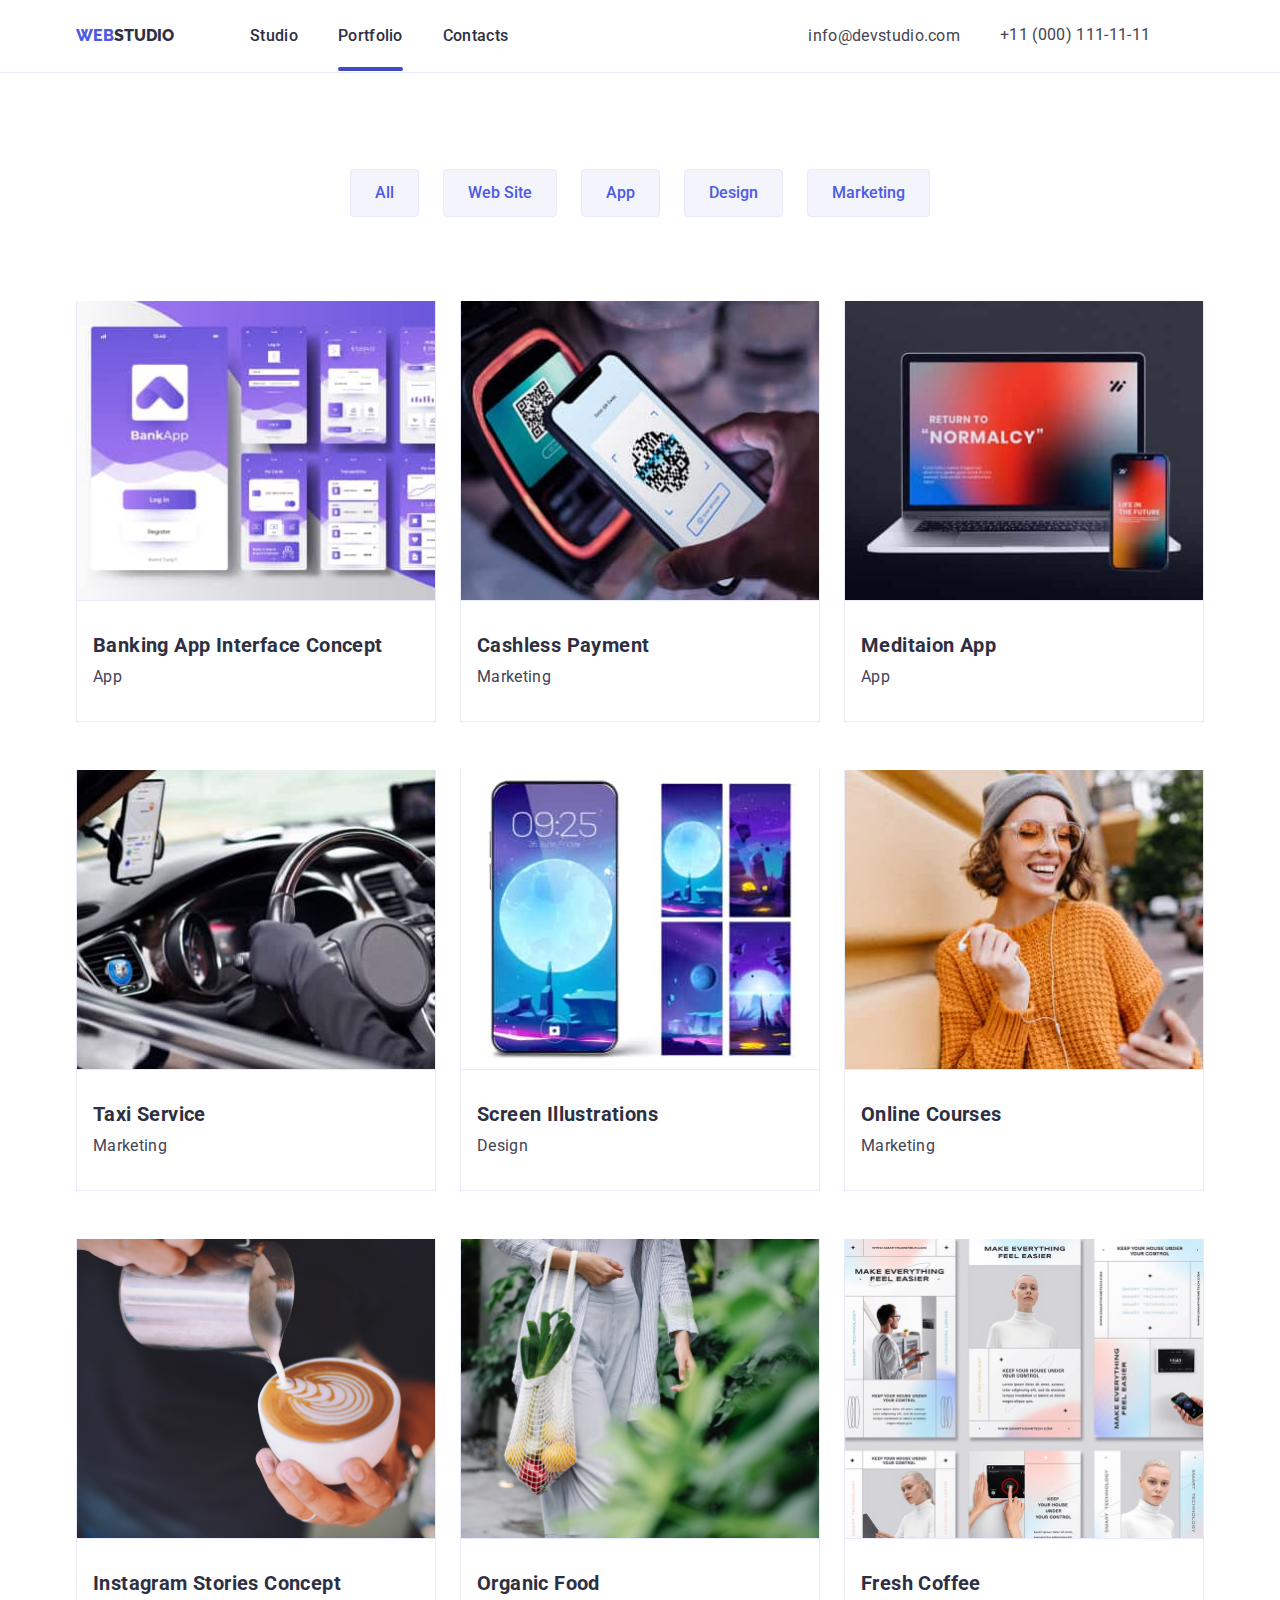
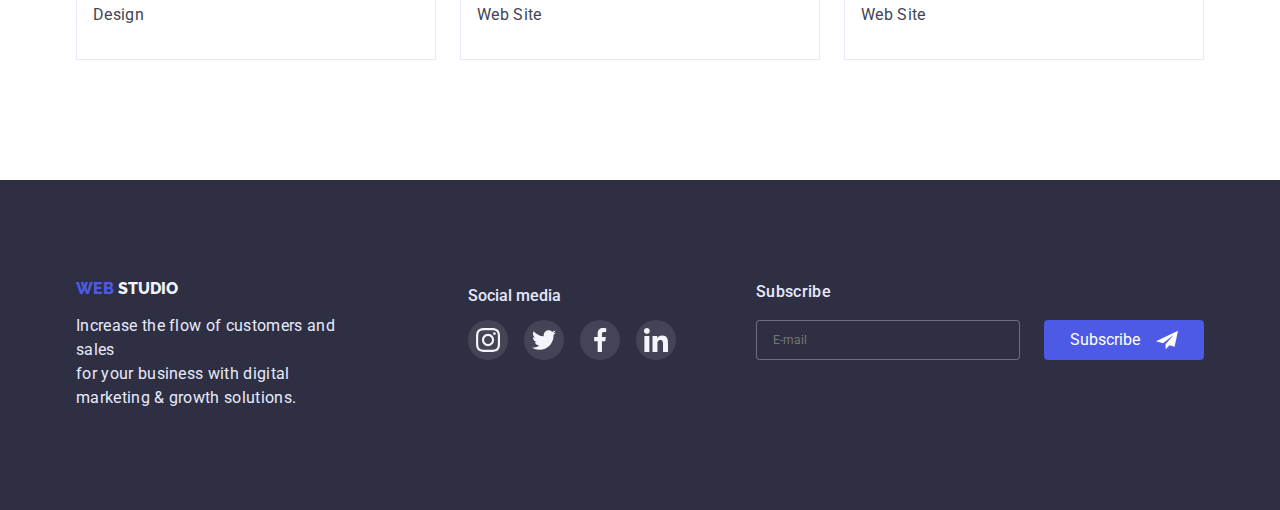
==== portfolio.html @ d10b7b4e "update goit-markup-hw-07" ====
<!DOCTYPE html>
<html lang="en">
<head>
    <meta charset="UTF-8">
    <meta http-equiv="X-UA-Compatible" content="IE=edge">
    <meta name="viewport" content="width=device-width, initial-scale=1.0">
    <title>Portfolio</title>
    <link
    rel="stylesheet"
    href="https://cdnjs.cloudflare.com/ajax/libs/modern-normalize/1.0.0/modern-normalize.min.css">
    <link rel="preconnect" href="https://fonts.googleapis.com">
<link rel="preconnect" href="https://fonts.gstatic.com" crossorigin>
<link href="https://fonts.googleapis.com/css2?family=Raleway:wght@800&
family=Roboto:wght@400;500;700;900&display=swap" 
rel="stylesheet">
<link rel="stylesheet" href="./css/styles.css">
</head>
<body>
  <!--Site header-->
    <header class="header-style">
      <div class="container header-container">
    <nav class="navigation">
    <a href="./index.html" class="logo link"><span class="logo-item">WEB</span>STUDIO</a>
    <ul class="menu list">
      <li class="menu-item"><a href="./index.html" class="link">Studio</a> </li>
      <li class="menu-item current"><a href="./portfolio.html" class="link">Portfolio</a></li>
      <li class="menu-item"><a href="" class="link">Contacts</a></li>
    </nav>
  </ul>
  <address><ul class="list contacts-list">
    <li><a class="link mail text" href="mailto:info@devstudio.com">info@devstudio.com</a></li>
      <li><a class="phone-number link" href="tel:+110001111111">+11 (000) 111-11-11</a></li>
   </ul></address>
  </div>
  </header>
<main>
  <section class="portfolio-container">
    <div class="container">
    <!--Buttons-->
    <ul class="list portfolio-btn">
      <li><button type="button" class="btn filter-btn">All</button></li>
      <li><button type="button" class="btn filter-btn">Web Site</button></li>
      <li><button type="button" class="btn filter-btn">App</button></li>
      <li><button type="button" class="btn filter-btn">Design</button></li>
      <li><button type="button" class="btn filter-btn">Marketing</button></li>
    </ul>
    <!--Our Projects-->
    <ul class="list projects-list">
      <li class="projects-item"><a class="projects-link link" href="">
        <div class="projects-cover-wrap">
        <img class="projects-img" src=".\images\portfolioimg1.jpg" alt="Our-Portfolio-1" width="360px" height="300px">
        <p class="projects-cover-text">14 Stylish and User-Friendly App Design Concepts · Task Manager App · Calorie Tracker App ·  
          Exotic Fruit Ecommerce App ·  Cloud Storage App</p>
        </div>
       <div class="projects-side-text"><h3 class="third-title">Banking App Interface Concept</h3><p class="text">App</p></div></a></li>
      
       <li class="projects-item"><a class="projects-link link" href=""><div class="projects-cover-wrap">
       <img class="projects-img" src=".\images\portfolioimg2.jpg" alt="Our-Portfolio-2" wight="360px" height="300px">
       <p class="projects-cover-text">14 Stylish and User-Friendly App Design Concepts
        · Task Manager App · Calorie Tracker App · Exotic Fruit Ecommerce App ·  Cloud Storage App</p>
      </div>
        <div class="projects-side-text"><h3 class="third-title">Cashless Payment</h3><p class="text">Marketing</p></div></a></li>
      
        <li class="projects-item"><a class="projects-link link" href=""><div class="projects-cover-wrap">
       <img class="projects-img" src=".\images\portfolioimg3.jpg" alt="Our-Portfolio-3" wight="360px" height="300px">
       <p class="projects-cover-text">14 Stylish and User-Friendly App Design Concepts
        · Task Manager App · Calorie Tracker App · Exotic Fruit Ecommerce App ·  Cloud Storage App</p>
      </div>
        <div class="projects-side-text"><h3 class="third-title">Meditaion App</h3><p class="text">App</p></div></a></li>
      
        <li class="projects-item"><a class="projects-link link" href=""><div class="projects-cover-wrap">
       <img class="projects-img" src=".\images\portfolioimg4.jpg" alt="Our-Portfolio-4" wight="360px" height="300px">
       <p class="projects-cover-text">14 Stylish and User-Friendly App Design Concepts
        · Task Manager App · Calorie Tracker App · Exotic Fruit Ecommerce App ·  Cloud Storage App</p>
      </div>
        <div class="projects-side-text"><h3 class="third-title">Taxi Service</h3><p class="text">Marketing</p></div></a></li>
      
        <li class="projects-item"><a class="projects-link link" href=""><div class="projects-cover-wrap">
       <img class="projects-img" src=".\images\portfolioimg5.jpg" alt="Our-Portfolio-5" wight="360px" height="300px">
       <p class="projects-cover-text">14 Stylish and User-Friendly App Design Concepts
        · Task Manager App · Calorie Tracker App ·   Exotic Fruit Ecommerce App ·  Cloud Storage App</p>
      </div>
        <div class="projects-side-text"><h3 class="third-title">Screen Illustrations</h3><p class="text">Design</p></div></a></li>
      
        <li class="projects-item"><a class="projects-link link" href=""><div class="projects-cover-wrap">
       <img class="projects-img" src=".\images\portfolioimg6.jpg" alt="Our-Portfolio-6" wight="360px" height="300px">
       <p class="projects-cover-text">14 Stylish and User-Friendly App Design Concepts
        · Task Manager App · Calorie Tracker App · Exotic Fruit Ecommerce App ·  Cloud Storage App</p>
      </div>
        <div class="projects-side-text"><h3 class="third-title">Online Courses</h3><p class="text">Marketing</p></div></a></li>
      
        <li class="projects-item"><a class="projects-link link" href=""><div class="projects-cover-wrap">
          <img class="projects-img" src=".\images\portfolioimg7.jpg" alt="Our-Portfolio-7" wight="360px" height="300px">
          <p class="projects-cover-text">14 Stylish and User-Friendly App Design Concepts
            · Task Manager App · Calorie Tracker App · Exotic Fruit Ecommerce App ·  Cloud Storage App</p>
          </div>
        <div class="projects-side-text"><h3 class="third-title">Instagram Stories Concept</h3><p class="text">Design</p></div></a></li>
      
        <li class="projects-item"><a class="projects-link link" href=""><div class="projects-cover-wrap">
          <img class="projects-img" src=".\images\portfolioimg8.jpg" alt="Our-Portfolio-8" wight="360px" height="300px">
          <p class="projects-cover-text">14 Stylish and User-Friendly App Design Concepts
            · Task Manager App · Calorie Tracker App · Exotic Fruit Ecommerce App · Cloud Storage App</p>
          </div>
       <div class="projects-side-text"><h3 class="third-title">Organic Food</h3><p class="text">Web Site</p></div></a></li>
      
       <li class="projects-item"><a class="projects-link link" href=""><div class="projects-cover-wrap">
          <img class="projects-img" src=".\images\portfolioimg9.jpg" alt="Our-Portfolio-9" wight="360px" height="300px">
          <p class="projects-cover-text">14 Stylish and User-Friendly App Design Concepts
            · Task Manager App · Calorie Tracker App · Exotic Fruit Ecommerce App · Cloud Storage App</p>
          </div>
        <div class="projects-side-text"><h3 class="third-title">Fresh Coffee</h3><p class="text">Web Site</p></div></a></li>
    </ul>
  </div>
  </section>
</main>
<!--Site Footer-->
<footer class="footer-container">
  <div class="container">
    <div class="footer-content">
    <div class="footer-info">
  <a class="logo link" href="./index.html"><span class="logo-item">WEB</span>
    <span class="logo-second-item">STUDIO</span></a>
  <p class="text">Increase the flow of customers and sales</br>
    for your business with digital</br> marketing & growth solutions.</p>
  </div>
    <div class="foot-soc-container">
    <h3 class="foot-soc-title">Social media</h3>
    <ul class="foot-soc-list list">
      <li class="foot-soc-item">
        <a class="foot-soc-link link" href="">
          <svg class="foot-soc-icon" width="24" height="24">
            <use href="./images/symbol-defs.svg#icon-instagram-2"></use>
          </svg>
        </a>
      </li>
      <li class="foot-soc-item">
        <a class="foot-soc-link link" href="">
          <svg class="foot-soc-icon" width="24" height="24">
            <use href="./images/symbol-defs.svg#icon-twitter-1-1"></use>
          </svg>
        </a>
      </li>
      <li class="foot-soc-item">
        <a class="foot-soc-link link" href="">
          <svg class="foot-soc-icon" width="24" height="24">
            <use href="./images/symbol-defs.svg#icon-facebook-1-1"></use>
          </svg>
        </a>
      </li>
      <li class="foot-soc-item">
        <a class="foot-soc-link link" href="">
          <svg class="foot-soc-icon" width="24" height="24">
            <use href="./images/symbol-defs.svg#icon-linkedin-1-1"></use>
          </svg>
        </a>
      </li>
    </ul>
  </div>
  <form class="footer-form">
    <div class="footer-field">
      <label class="footer-label" for="user-subscribe">Subscribe</label>
      <div class="footer-input-wrap">
      <input type="email" 
      class="footer-input"  
      name="user-subscribe"
      id="user-subscribe"
      placeholder="E-mail"
      >
      <button type="submit" class="main-btn footer-btn">Subscribe 
        <svg class="footer-icon" width="24px" height="24px" >
          <use href="./images/symbol-defs.svg#icon-Frame-3"></use>
        </svg>
      </div>
      </div>
      </form>
</div>
  </div>
</footer>
</body>
  </html>
---- css/styles.css ----
:root {
  --text-color: #434455;
  --main-color: #2e2f42;
  --btn-hover-color: #4d5ae5;
}
body {
  font-family: "Roboto", "Raleway", sans-serif;
  color: var(--main-color);
}
h1 {
  margin: 0px auto;
}
h2 {
  margin: 0px auto;
}
h3 {
  margin: 0px auto;
}
ul {
  margin: 0px auto;
}
.link {
  text-decoration: none;
  color: var(--main-color);
  font-style: normal;
  transition-property: color;
  transition-duration: 250ms;
  transition-timing-function: cubic-bezier(0.4, 0, 0.2, 1);
}
.link:hover,
.link:focus {
  color: #404bbf;
}
.list {
  list-style: none;
}

/*Site Header*/
.container {
  width: 1158px;
  padding-left: 15px;
  padding-right: 15px;
  margin: 0px auto;
}
.header-container {
  display: flex;
  padding-top: 24px;
  padding-bottom: 24px;
}
.header-style {
  border-bottom: 1px solid #e7e9fc;
}
.navigation {
  display: flex;
  align-items: center;
}
.logo {
  margin-right: 76px;
  font-family: "Raleway";
  font-weight: 800;
}
.logo-item {
  color: var(--btn-hover-color);
}
.menu {
  padding: 0;
  display: flex;
  gap: 40px;
}
.menu-item {
  font-weight: 500;
  font-size: 16px;
  line-height: 1.33;
  letter-spacing: 0.02em;
  position: relative;
}
.menu-item.current::after {
  content: "";
  position: absolute;
  left: 0;
  top: 42px;
  width: 100%;
  height: 4px;
  background-color: #404bbf;
  border-radius: 2px;
}

.contacts-list {
  font-weight: 400;
  display: flex;
  flex-direction: row;
  padding-left: 300px;
  gap: 40px;
}
.phone-number {
  display: flex;
  font-weight: 400;
  font-size: 16px;
  line-height: 1.33;
  letter-spacing: 0.02em;
  color: var(--text-color);
}
.mail {
  display: flex;
  color: var(--text-color);
}
.btn {
  font-family: inherit;
  font-weight: 500;
  display: flex;
  flex-direction: row;
  justify-content: center;
  align-items: center;
  padding: 12px 24px;
  height: 48px;
  background: #f4f4fd;
  border: 1px solid #e7e9fc;
  border-radius: 4px;
  color: #4d5ae5;
  cursor: pointer;
  transition-property: border-color, background-color, color;
  transition-duration: 250ms;
  transition-timing-function: cubic-bezier(0.4, 0, 0.2, 1);
}
.btn:is(:hover, :focus) {
  border-color: transparent;
  color: #ffffff;
  background-color: var(--btn-hover-color);
}
.main-container {
  width: 1440px;
  padding-top: 188px;
  padding-bottom: 188px;
  margin: 0px auto;
  text-align: center;
  background-image: linear-gradient(
      rgba(46, 47, 66, 0.7),
      rgba(46, 47, 66, 0.7)
    ),
    url(../images/people-office-1.jpg);
  background-repeat: no-repeat;
  background-position: center;
  background-size: cover, cover;
}
.main-title {
  font-size: 56px;
  line-height: 1.07;
  letter-spacing: 0.02em;
  max-width: 496px;
  margin-bottom: 64px;
  color: #ffffff;
}
.main-btn {
  display: block;
  margin: 0px auto;
  background: var(--btn-hover-color);
  color: #ffffff;
  border-color: transparent;
}
.main-btn:is(:hover, :focus) {
  background: #404bbf;
}
.second-title {
  font-size: 36px;
  line-height: 1.11;
  letter-spacing: 0.02em;
}
.third-title {
  font-size: 20px;
  line-height: 1.2;
  letter-spacing: 0.02em;
}
.descr-container {
  padding-top: 120px;
  padding-bottom: 120px;
}
.descr {
  display: flex;
  align-items: center;
  justify-items: center;
  gap: 24px;
  padding: 0;
}
.descr-item {
  width: 264px;
}
.desr-icon-list {
  display: flex;
  padding-left: 0px;
  margin-bottom: 8px;
  gap: 24px;
}
.thumb {
  width: 264px;
  height: 112px;
  display: flex;
  margin: 0px auto;
  margin-bottom: 8px;
  justify-content: center;
  align-items: center;
  background-color: #f4f4fd;
  border-radius: 4px;
}
.descr-item .text {
  margin-top: 8px;
  margin-bottom: 0;
}
.skills-container {
  padding-left: 0px;
  padding-right: 0px;
  padding-bottom: 120px;
}
.skills-title {
  width: 323px;
  text-align: center;
  letter-spacing: 0.02em;
}
.skills {
  padding: 0;
  display: flex;
  gap: 24px;
  margin-top: 72px;
}
.skills-item {
  width: 360px;
  height: 300px;
}
.team-container {
  padding: 0;
  padding-top: 120px;
  padding-bottom: 120px;
  margin: 0 auto;
  background-color: #f4f4fd;
}
.team-container .container {
  width: 1440px;
  margin: 0 auto;
}
.team-title {
  display: flex;
  text-align: center;
  letter-spacing: 0.02em;
  width: 163px;
}
.our-team {
  display: inline-block;
  padding-top: 32px;
  padding-bottom: 32px;
}
.team-list {
  display: flex;
  margin-top: 72px;
  padding-left: 0px;
  text-align: center;
  justify-content: center;
  gap: 24px;
}
.team-item {
  width: 264px;
  display: block;
  flex-wrap: nowrap;
  background-color: #ffffff;
  box-shadow: 0px 1px 6px rgba(46, 47, 66, 0.08),
    0px 1px 1px rgba(46, 47, 66, 0.16), 0px 2px 1px rgba(46, 47, 66, 0.08);
}
.team-name {
  text-align: center;
}
.team-work {
  margin: 0;
  margin-top: 8px;
  text-align: center;
}
.team-soc-list {
  display: flex;
  margin: 0 auto;
  margin-top: 8px;
  padding-left: 16px;
  padding-right: 16px;
  justify-content: center;
  gap: 24px;
}
.team-soc-item {
  display: inline-block;
  width: 40px;
  height: 40px;
}
.team-soc-link {
  width: 100%;
  height: 100%;
  border-radius: 50%;
  display: flex;
  justify-content: center;
  align-items: center;
  background-color: #4d5ae5;
  transition-property: background-color;
  transition-duration: 250ms;
  transition-timing-function: cubic-bezier(0.4, 0, 0.2, 1);
}
.team-soc-link:is(:hover, :focus) {
  background-color: rgba(64, 75, 191, 1);
}
.team-soc-icon {
  fill: #f4f4fd;
}
/*Our customers*/
.customers-container {
  padding: 0;
  padding-top: 120px;
  padding-bottom: 120px;
}
.customers-title {
  display: flex;
  text-align: center;
  letter-spacing: 0.02em;
  width: 183px;
  margin: 0 auto;
  margin-bottom: 72px;
}
.customers-list {
  display: flex;
  margin: 0 auto;
  padding: 0px;
  justify-content: center;
  gap: 24px;
}
.customer-link {
  width: 168px;
  height: 88px;
  display: flex;
  margin: 0px auto;
  justify-content: center;
  align-items: center;
  border: 1px solid #8e8f99;
  border-radius: 4px;
  cursor: pointer;
  transition-property: border;
  transition-duration: 250ms;
  transition-timing-function: cubic-bezier(0.4, 0, 0.2, 1);
}
.customer-icon {
  fill: #afb1b8;
  transition-property: fill;
  transition-duration: 250ms;
  transition-timing-function: cubic-bezier(0.4, 0, 0.2, 1);
}
.customer-link:hover,
.customer-link:focus {
  border: 1px solid #404bbf;
}
.customer-link:hover .customer-icon,
.customer-link:focus .customer-icon {
  fill: #404bbf;
}

.text {
  font-weight: 400;
  font-size: 16px;
  line-height: 1.5;
  letter-spacing: 0.02em;
  color: var(--text-color);
}
.portfolio-container {
  padding-top: 96px;
  padding-bottom: 120px;
}
.portfolio-btn {
  font-family: "Roboto";
  font-weight: 500;
  font-size: 16px;
  line-height: 1.5;
  letter-spacing: 0.04em;
  display: flex;
  flex-direction: row;
  justify-content: center;
  align-items: center;
  gap: 24px;
  margin-bottom: 84px;
  padding-left: 0px;
  padding-right: 0px;
}
.filter-btn:is(:hover, :focus) {
  cursor: pointer;
  box-shadow: 0px 4px 4px rgba(0, 0, 0, 0.15);
  border-color: transparent;
}
.projects-list {
  padding-left: 0px;
  padding-right: 0px;
  display: flex;
  flex-wrap: wrap;
  column-gap: 24px;
  row-gap: 48px;
}
.projects-list .text {
  margin-bottom: 0px;
  margin-top: 8px;
}
.projects-item {
  width: 360px;
  flex-basis: calc((100% - 24px) / 4);
}
.projects-link {
  display: block;
  transition-property: box-shadow, color;
  transition-duration: 250ms;
  transition-timing-function: cubic-bezier(0.4, 0, 0.2, 1);
}
.projects-link:is(:hover, :focus) {
  cursor: pointer;
  box-shadow: 0px 1px 6px rgba(46, 47, 66, 0.08),
    0px 1px 1px rgba(46, 47, 66, 0.16), 0px 2px 1px rgba(46, 47, 66, 0.08);
  color: var(--text-color);
}
.projects-cover-wrap {
  position: relative;
  width: 360px;
  height: 300px;
  overflow: hidden;
}
.projects-cover-text {
  position: absolute;
  top: 0;
  font-size: 16px;
  font-weight: 400;
  line-height: 1.5;
  letter-spacing: 0.02em;
  color: #f4f4fd;
  background-color: var(--btn-hover-color);
  padding: 40px 32px 164px 32px;
  margin: 0 auto;
  transform: translateY(100%);
  transition-property: transform;
  transition-duration: 250ms;
  transition-timing-function: cubic-bezier(0.4, 0, 0.2, 1);
}
.projects-link:is(:hover, :focus) .projects-cover-text {
  transform: translateY(0);
}
.projects-img {
  width: 360px;
  height: 300px;
  display: block;
  border-left: 1px solid #e7e9fc;
  border-right: 1px solid #e7e9fc;
  border-bottom: 1px solid #e7e9fc;
}
.projects-side-text {
  padding: 32px 16px 32px 16px;
  border-left: 1px solid #e7e9fc;
  border-right: 1px solid #e7e9fc;
  border-bottom: 1px solid #e7e9fc;
  gap: 8px;
}
.footer-container {
  display: flex;
  margin: 0 auto;
  padding-top: 100px;
  padding-bottom: 100px;
  background-color: #2e2f42;
  background-size: cover;
  gap: 120px;
}
.footer-content {
  display: flex;
}
footer .text {
  margin-bottom: 0px;
  color: #e7e9fc;
}
.footer-info {
  display: block;
}
.logo-second-item {
  color: #f4f4fd;
}
.foot-soc-container {
  display: block;
  margin-left: 120px;
}
.foot-soc-title {
  font-weight: 500;
font-size: 16px;
line-height: 2;
  color: #e7e9fc;
  margin-left: 0px;
  margin-right: 0px;
  width: 96px;
  height: 24px;
}
.foot-soc-list {
  display: flex;
  margin-left: 0px;
  margin-right: 0px;
  margin-top: 16px;
  padding-left: 0px;
  gap: 16px;
}
.foot-soc-item {
  display: inline-block;
  width: 40px;
  height: 40px;
}
.foot-soc-link {
  width: 100%;
  height: 100%;
  border-radius: 50%;
  display: flex;
  justify-content: center;
  align-items: center;
  background-color: rgba(255, 255, 255, 0.1);
  transition-property: background-color;
  transition-duration: 250ms;
  transition-timing-function: cubic-bezier(0.4, 0, 0.2, 1);
}
.foot-soc-link:is(:hover, :focus) {
  background-color: rgba(49, 208, 170, 1);
}
.footer-form{
display: flex;
}
.footer-field{
  margin-left:80px;
}
.footer-label{
  display:flex;
  font-weight: 500;
  color: #e7e9fc;
  font-size: 16px;
  line-height: 1.5;
  letter-spacing: 0.02em;
 margin-bottom: 16px;
 width: 75px;
}
.footer-input{
width: 264px;
height: 40px;
font-weight: 400;
font-size: 12px;
line-height: 2;
background: #2E2F42;
color: #e7e9fc;
border: 1px solid rgba(255, 255, 255, 0.3);
border-radius: 4px;
padding-left: 16px;
}
.footer-input:focus{
  outline: transparent;
}
.footer-input-wrap{
  display: flex;
  gap: 24px;
}
.footer-btn{
display: flex;
justify-content: center;
align-items: center;
padding: 8px 24px;
gap: 16px;
width: 160px;
height:40px;
border-radius: 4px;
}
.backdrop {
  position: fixed;
  top: 0;
  width: 100%;
  height: 100%;
  background-color: rgba(46, 47, 66, 0.4);
  transition: opacity 250ms linear, visibility 250ms linear;
}
.modal {
  position: absolute;
  top: 50%;
  left: 50%;
  transform: translate(-50%, -50%) scale(1) rotate(0);
  width: 408px;
  min-height: 576px;
  background-color: #fcfcfc;
  border-radius: 4px;
  padding: 24px;
  transition: transform 250ms linear;
}
.modal-button {
  width: 24px;
  height: 24px;
  background-color: #e7e9fc;
  border: 1px solid rgba(0, 0, 0, 0.1);
  border-radius: 50%;
  display: flex;
  align-items: center;
  justify-content: center;
  margin-left: auto;
  margin-bottom: 24px;
  transition-property: border-color, fill;
  transition-duration: 250ms;
  transition-timing-function: cubic-bezier(0.4, 0, 0.2, 1);
  cursor: pointer;
}
.modal-button:is(:hover, :focus){
  fill: #FFFFFF;
  background-color:#404BBF;
}
.modal-title {
  font-weight: 500;
  font-size: 16px;
  line-height: 1.5;
  text-align: center;
  letter-spacing: 0.02em;
  margin-bottom: 16px;
}
.modal-field {
  margin-bottom: 8px;
}
.modal-input {
  width: 100%;
  height: 40px;
  padding-left: 38px;
  border: 1px solid rgba(33, 33, 33, 0.2);
  border-radius: 4px;
  background-color: transparent;
  outline: transparent;
  transition-property: border-color;
  transition-duration: 250ms;
  transition-timing-function: cubic-bezier(0.4, 0, 0.2, 1);
}
.modal-input:focus {
  border-color: var(--btn-hover-color);
}
.modal-input:focus + .modal-icon {
  fill: var(--btn-hover-color);
}
.input-wrap {
  position: relative;
}
.modal-icon {
  position: absolute;
  left: 19px;
  top: 50%;
  transform: translateY(-50%);
}
.input-label {
  display: inline-block;
  font-weight: 400;
  font-size: 12px;
  line-height: 1.2;
  letter-spacing: 0.04em;
  color: #8e8f99;
  margin-bottom: 4px;
}
.modal-comment {
  width: 100%;
  height: 120px;
  border: 1px solid rgba(33, 33, 33, 0.2);
  border-radius: 4px;
  background-color: transparent;
  outline: transparent;
  font-weight: 400;
  font-size: 12px;
  line-height: 1.2;
  padding: 8px 16px;
  resize: none;
  transition-property: border-color;
  transition-duration: 250ms;
  transition-timing-function: cubic-bezier(0.4, 0, 0.2, 1);
}
.modal-comment:focus {
  border-color: var(--btn-hover-color);
}
.check-text{
  display: flex;
  align-items: center;
  font-weight: 400;
  font-size: 12px;
  line-height: 1.2;
  letter-spacing: 0.04em;
  color: #8e8f99;
  margin-top: 16px;
}
.check-text span{
width: 16px;
height: 16px;
border: 1.25px solid #2E2F42;
border-radius: 2px;
margin-right: 8px;
display: flex;
align-items: center;
justify-content: center;
fill:transparent;
}
.input-check:checked + .check-text span{
  border: none;
  background-color: var(--btn-hover-color);
  fill:#F4F4FD;
}
.policy-link{
  margin-left: 2px;
  color:rgba(77, 90, 229, 1);
}
.modal .main-btn {
  margin-top: 24px;
  width: 169px;
  height: 56px;
}
.backdrop.is-hidden .modal {
  transform: translate(-50%, -50%) scale(0) rotate(-360deg);
}
.is-hidden {
  opacity: 0;
  visibility: hidden;
  pointer-events: none;
}
.visually-hidden {
  position: absolute;
  width: 1px;
  height: 1px;
  margin: -1px;
  border: 0;
  padding: 0;
  white-space: nowrap;
  clip-path: inset(100%);
  clip: rect(0 0 0 0);
  overflow: hidden;
}
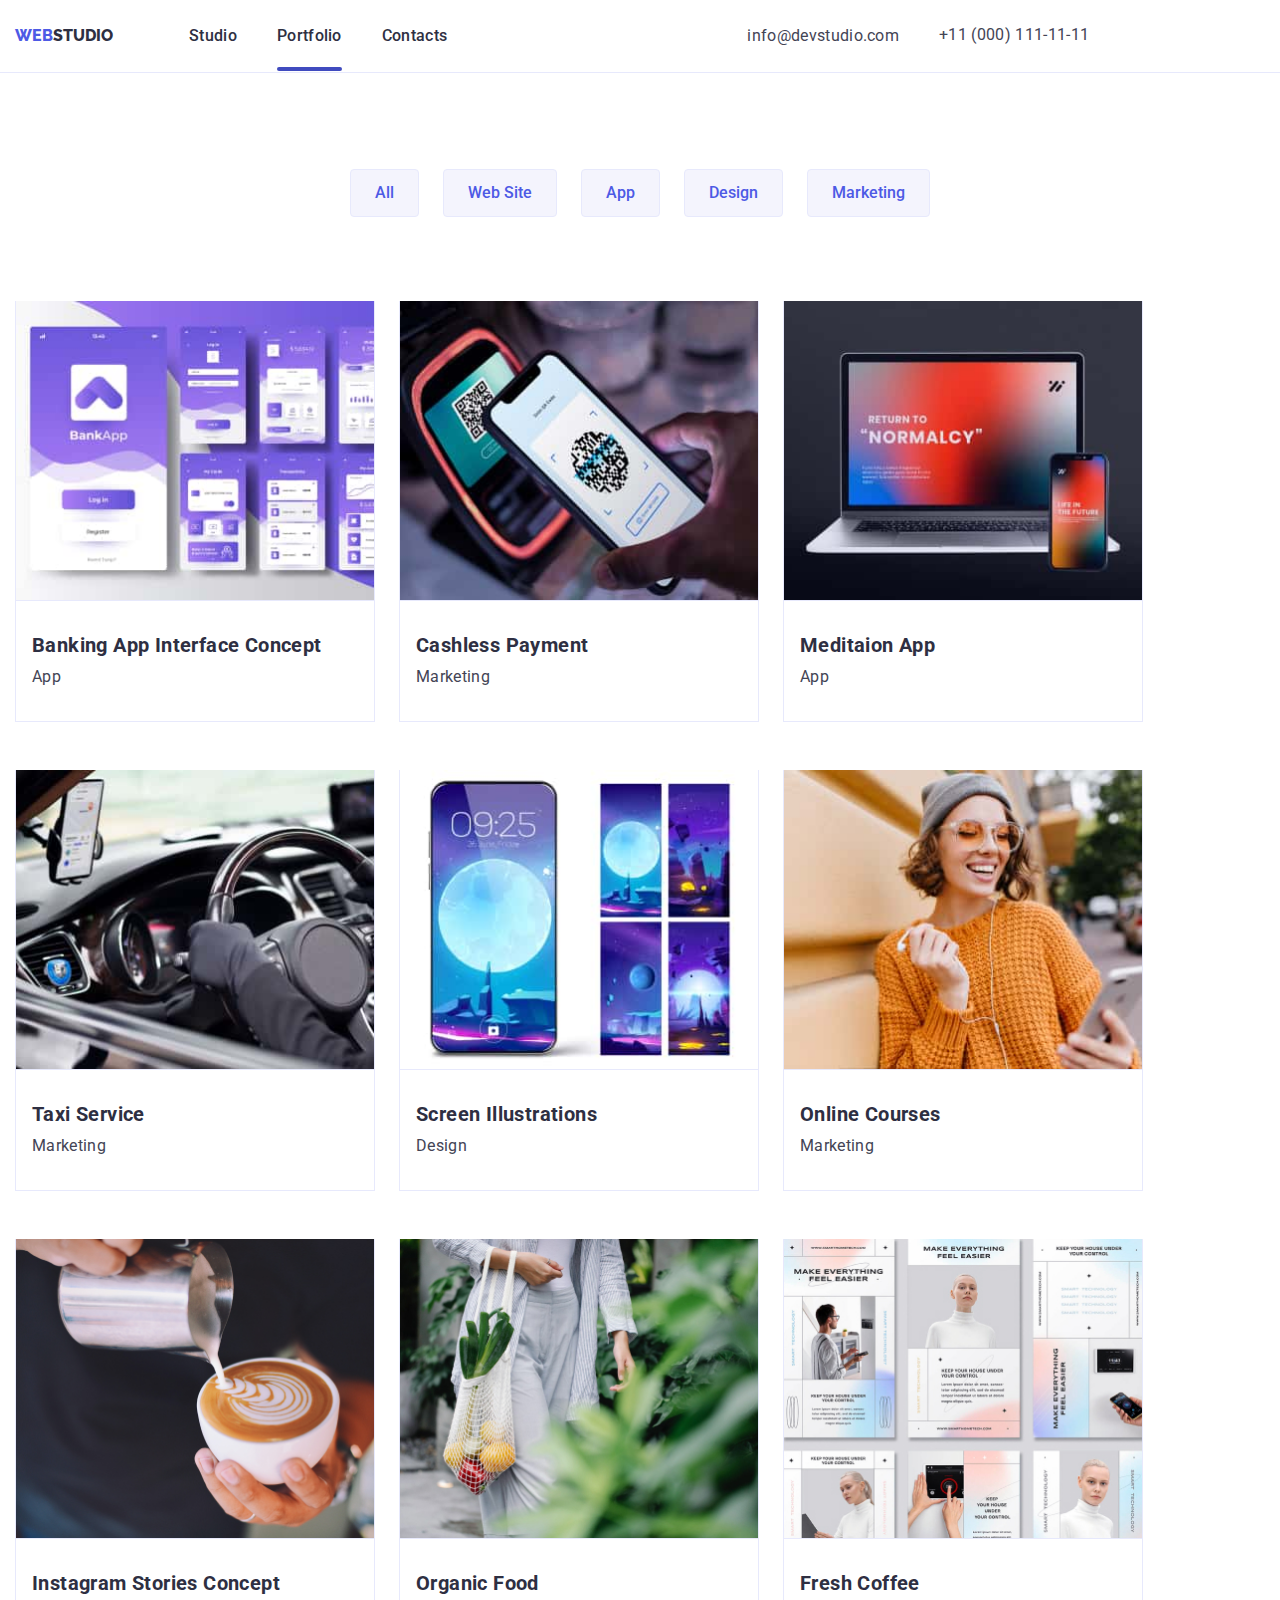
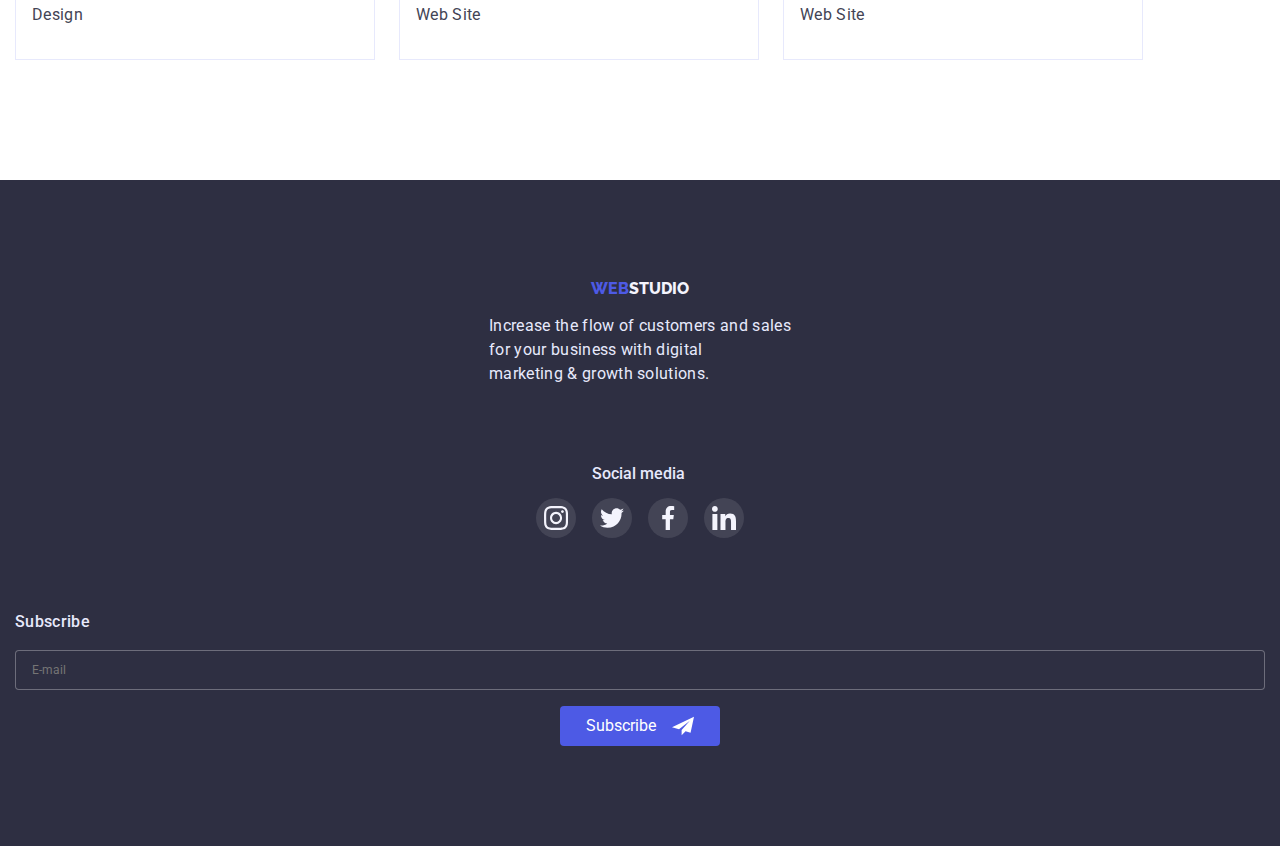
==== commit b82081b7: "update goit-markup-hw-07" ====
--- a/portfolio.html
+++ b/portfolio.html
@@ -14,6 +14,7 @@
 family=Roboto:wght@400;500;700;900&display=swap" 
 rel="stylesheet">
 <link rel="stylesheet" href="./css/styles.css">
+<link rel="stylesheet" href=".css/media.css">
 </head>
 <body>
   <!--Site header-->
--- a/css/styles.css
+++ b/css/styles.css
@@ -37,7 +37,7 @@
 
 /*Site Header*/
 .container {
-  width: 1158px;
+  width: 100%;
   padding-left: 15px;
   padding-right: 15px;
   margin: 0px auto;
@@ -128,12 +128,13 @@
   background-color: var(--btn-hover-color);
 }
 .main-container {
-  width: 1440px;
-  padding-top: 188px;
-  padding-bottom: 188px;
-  margin: 0px auto;
-  text-align: center;
-  background-image: linear-gradient(
+ display: flex;
+ width: 100%;
+ padding-top: 188px;
+ padding-bottom: 188px;
+ margin: 0 auto;
+ text-align: center;
+ background-image: linear-gradient(
       rgba(46, 47, 66, 0.7),
       rgba(46, 47, 66, 0.7)
     ),
@@ -143,11 +144,11 @@
   background-size: cover, cover;
 }
 .main-title {
-  font-size: 56px;
+  font-size: 36px;
   line-height: 1.07;
   letter-spacing: 0.02em;
-  max-width: 496px;
-  margin-bottom: 64px;
+  width: 100%;
+  margin-bottom: 72px;
   color: #ffffff;
 }
 .main-btn {
@@ -175,17 +176,25 @@
   padding-bottom: 120px;
 }
 .descr {
+  width: 100%;
   display: flex;
   align-items: center;
   justify-items: center;
-  gap: 24px;
+  flex-wrap: wrap;
+  row-gap: 72px;
   padding: 0;
 }
 .descr-item {
-  width: 264px;
-}
-.desr-icon-list {
-  display: flex;
+  text-align:center;
+  width: 100%;
+}
+.descr-item .text{
+  margin-top: 8px;
+  margin-bottom: 0;
+  text-align:left;
+}
+.desc-icon {
+  display: none;
   padding-left: 0px;
   margin-bottom: 8px;
   gap: 24px;
@@ -193,7 +202,7 @@
 .thumb {
   width: 264px;
   height: 112px;
-  display: flex;
+  display: none;
   margin: 0px auto;
   margin-bottom: 8px;
   justify-content: center;
@@ -201,11 +210,8 @@
   background-color: #f4f4fd;
   border-radius: 4px;
 }
-.descr-item .text {
-  margin-top: 8px;
-  margin-bottom: 0;
-}
 .skills-container {
+  display: none;
   padding-left: 0px;
   padding-right: 0px;
   padding-bottom: 120px;
@@ -226,15 +232,18 @@
   height: 300px;
 }
 .team-container {
+  width: 100%;
+  height: 100%;
+  display: flex;
   padding: 0;
   padding-top: 120px;
   padding-bottom: 120px;
   margin: 0 auto;
   background-color: #f4f4fd;
 }
-.team-container .container {
-  width: 1440px;
-  margin: 0 auto;
+.team-container{
+  width: 100%;
+  height: 100%;
 }
 .team-title {
   display: flex;
@@ -249,6 +258,7 @@
 }
 .team-list {
   display: flex;
+  flex-wrap: wrap;
   margin-top: 72px;
   padding-left: 0px;
   text-align: center;
@@ -258,7 +268,7 @@
 .team-item {
   width: 264px;
   display: block;
-  flex-wrap: nowrap;
+  flex-wrap: wrap;
   background-color: #ffffff;
   box-shadow: 0px 1px 6px rgba(46, 47, 66, 0.08),
     0px 1px 1px rgba(46, 47, 66, 0.16), 0px 2px 1px rgba(46, 47, 66, 0.08);
@@ -305,6 +315,8 @@
 }
 /*Our customers*/
 .customers-container {
+  width: 100%;
+  height: 100%;
   padding: 0;
   padding-top: 120px;
   padding-bottom: 120px;
@@ -313,19 +325,21 @@
   display: flex;
   text-align: center;
   letter-spacing: 0.02em;
-  width: 183px;
+  width: 197px;
   margin: 0 auto;
   margin-bottom: 72px;
 }
 .customers-list {
   display: flex;
+  flex-wrap: wrap;
   margin: 0 auto;
   padding: 0px;
   justify-content: center;
-  gap: 24px;
+  column-gap:16px ;
+  row-gap: 72px;
 }
 .customer-link {
-  width: 168px;
+  width: 190px;
   height: 88px;
   display: flex;
   margin: 0px auto;
@@ -452,48 +466,70 @@
   border-bottom: 1px solid #e7e9fc;
   gap: 8px;
 }
+/* Site footer*/
 .footer-container {
   display: flex;
+  flex-direction: column;
+  justify-content: center;
+  align-items: center;
+  width: 100%;
+  height: 100%;
   margin: 0 auto;
   padding-top: 100px;
   padding-bottom: 100px;
   background-color: #2e2f42;
   background-size: cover;
   gap: 120px;
+  justify-content: center;
+}
+footer .logo{
+  display: flex;
+  align-items: center;
+  justify-content: center;
+  margin: 0 auto;
 }
 .footer-content {
-  display: flex;
+ display: flex;
+ flex-direction: column;
+justify-content: center;
+align-items: center;
 }
 footer .text {
-  margin-bottom: 0px;
+  display: flex;
+  align-items: center;
+  justify-content: center;
+  margin: 0 auto;
+  margin-top: 16px;
   color: #e7e9fc;
 }
 .footer-info {
-  display: block;
+ display: flex;
+ flex-direction: column;
+ justify-content: center;
+margin: 0 auto;
+ margin-bottom: 72px;
 }
 .logo-second-item {
   color: #f4f4fd;
 }
 .foot-soc-container {
-  display: block;
-  margin-left: 120px;
+  margin: 0 auto;
+  margin-bottom: 72px;
 }
 .foot-soc-title {
   font-weight: 500;
-font-size: 16px;
-line-height: 2;
+  font-size: 16px;
+  line-height: 2;
   color: #e7e9fc;
-  margin-left: 0px;
-  margin-right: 0px;
+  margin: 0 auto;
   width: 96px;
   height: 24px;
 }
 .foot-soc-list {
   display: flex;
-  margin-left: 0px;
-  margin-right: 0px;
+  gap: 24px;
+  padding-left: 0;
   margin-top: 16px;
-  padding-left: 0px;
   gap: 16px;
 }
 .foot-soc-item {
@@ -517,23 +553,33 @@
   background-color: rgba(49, 208, 170, 1);
 }
 .footer-form{
+width: 100%;
 display: flex;
+flex-direction: column;
+justify-content: center;
 }
 .footer-field{
-  margin-left:80px;
+  display: flex;
+  flex-direction: column;
+  justify-content: center;
+  align-items: center;
 }
 .footer-label{
-  display:flex;
   font-weight: 500;
   color: #e7e9fc;
   font-size: 16px;
   line-height: 1.5;
   letter-spacing: 0.02em;
  margin-bottom: 16px;
- width: 75px;
+ width: 100%;
+}
+.input-name{
+  display: flex;
+  justify-content: center;
+  align-items: center;
 }
 .footer-input{
-width: 264px;
+width: 100%;
 height: 40px;
 font-weight: 400;
 font-size: 12px;
@@ -548,7 +594,7 @@
   outline: transparent;
 }
 .footer-input-wrap{
-  display: flex;
+  width: 100%;
   gap: 24px;
 }
 .footer-btn{
@@ -556,6 +602,7 @@
 justify-content: center;
 align-items: center;
 padding: 8px 24px;
+margin-top: 16px;
 gap: 16px;
 width: 160px;
 height:40px;
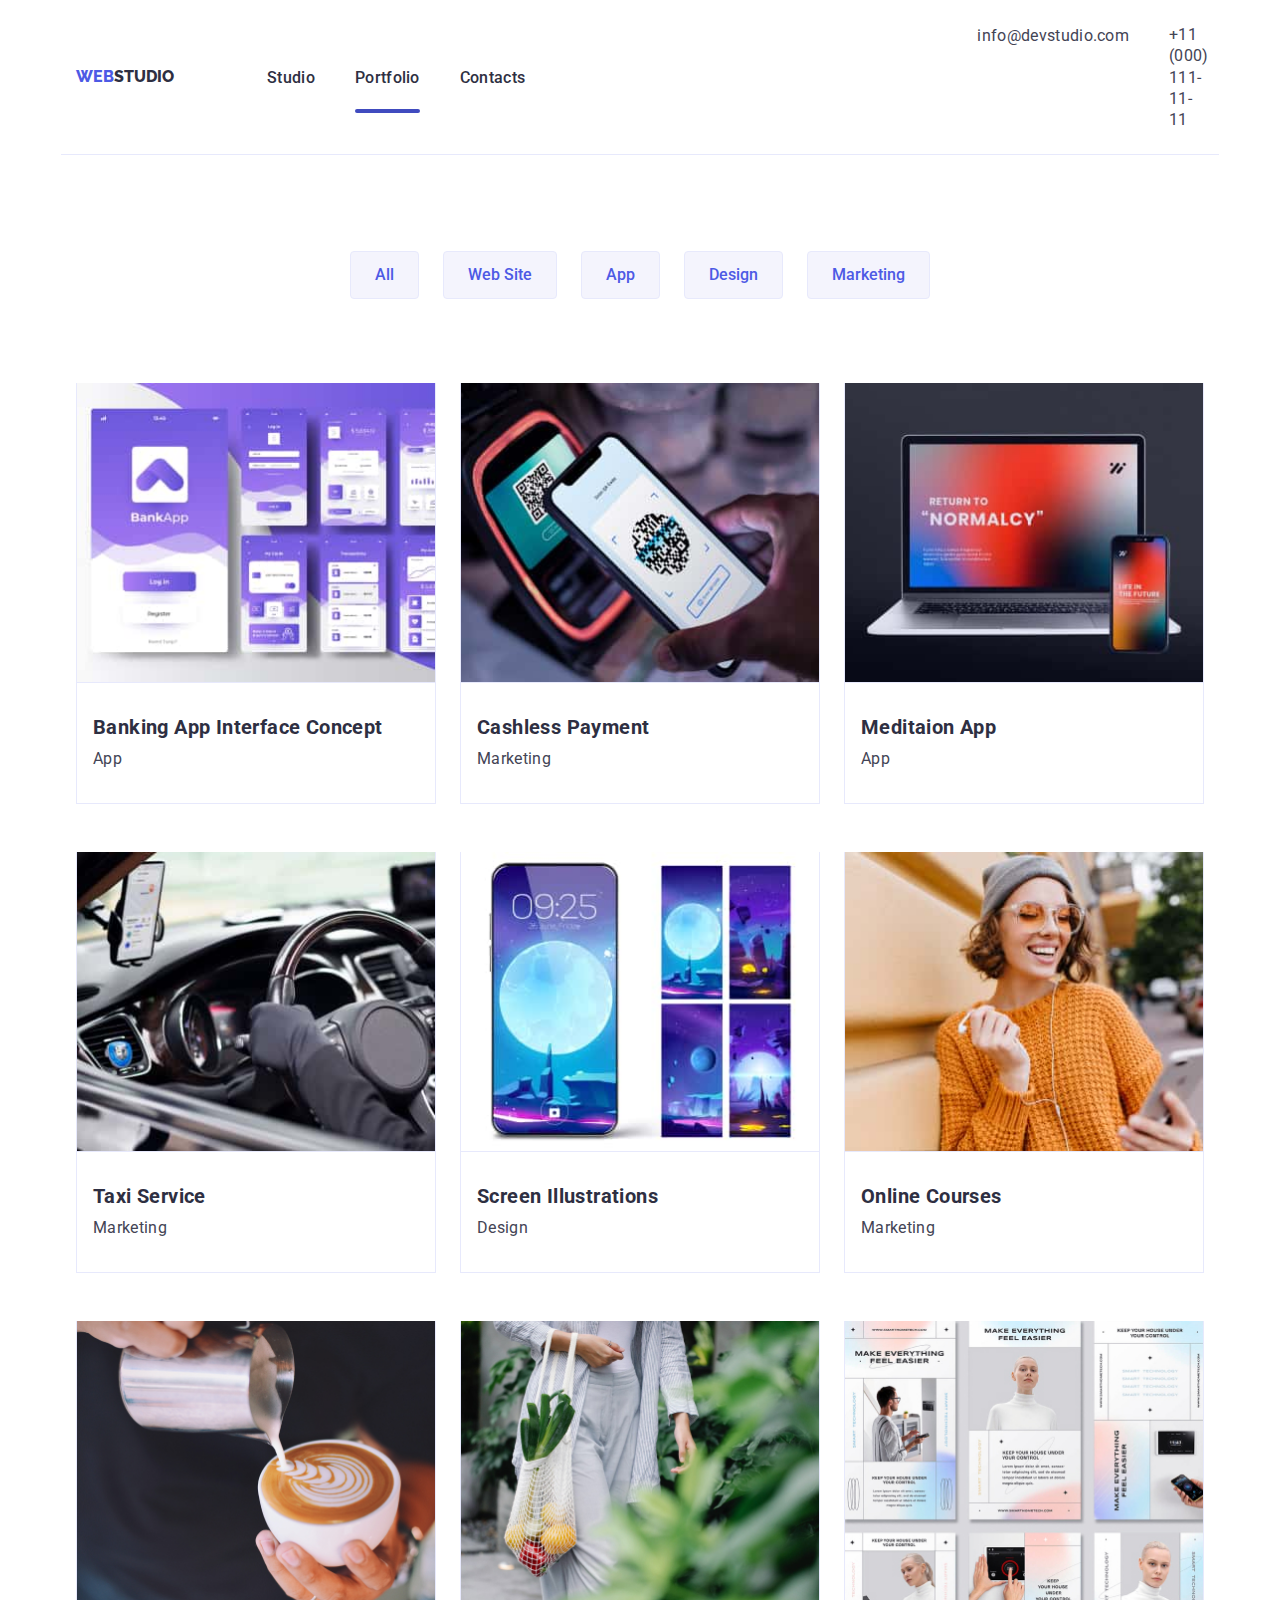
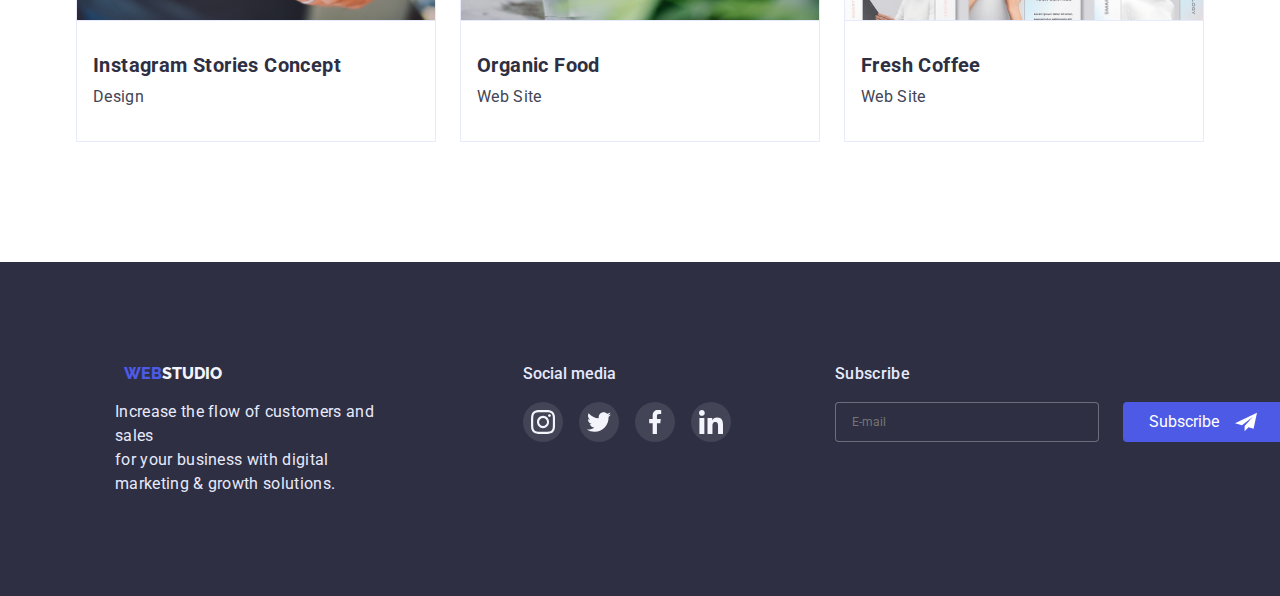
==== commit cc2c0c05: "update goit-markup-hw-07" ====
--- a/portfolio.html
+++ b/portfolio.html
@@ -14,7 +14,7 @@
 family=Roboto:wght@400;500;700;900&display=swap" 
 rel="stylesheet">
 <link rel="stylesheet" href="./css/styles.css">
-<link rel="stylesheet" href=".css/media.css">
+<link rel="stylesheet" href="./css/media.css">
 </head>
 <body>
   <!--Site header-->
--- a/css/styles.css
+++ b/css/styles.css
@@ -34,6 +34,9 @@
 .list {
   list-style: none;
 }
+.no-scroll{
+  overflow: hidden;
+}
 
 /*Site Header*/
 .container {
@@ -43,66 +46,141 @@
   margin: 0px auto;
 }
 .header-container {
+  width: 100%;
   display: flex;
   padding-top: 24px;
   padding-bottom: 24px;
-}
-.header-style {
+  margin: 0 auto;
   border-bottom: 1px solid #e7e9fc;
 }
+.menu {
+  display: none;
+}
+.contacts-list {
+  display: none;
+}
 .navigation {
   display: flex;
   align-items: center;
 }
 .logo {
-  margin-right: 76px;
+  width: 115px;
   font-family: "Raleway";
   font-weight: 800;
 }
 .logo-item {
   color: var(--btn-hover-color);
 }
-.menu {
-  padding: 0;
-  display: flex;
+.menu-open {
+  background: transparent;
+  border: none;
+  margin-left: auto;
+}
+.menu-icon {
+  stroke: rgba(46, 47, 66, 1);
+}
+.mobile-menu {
+  position: fixed;
+  z-index: 1;
+  top: 0;
+  width: 100%;
+  height: 100%;
+  padding: 24px;
+  background-color: #ffffff;
+}
+.mobile-menu > .container{
+  height: 100%;
+  display: flex;
+  flex-direction: column;
+  justify-content: space-between;
+  overflow-y: auto;
+}
+.menu-close {
+  display: block;
+  margin-left: auto;
+  width: 24px;
+  height: 24px;
+  background-color: #e7e9fc;
+  border: 1px solid rgba(0, 0, 0, 0.1);
+  border-radius: 50%;
+  display: flex;
+  align-items: center;
+  justify-content: center;
+  transition-property: border-color, fill;
+  transition-duration: 250ms;
+  transition-timing-function: cubic-bezier(0.4, 0, 0.2, 1);
+}
+.menu-close:is(:hover, :focus) {
+  fill: #ffffff;
+  background-color: #404bbf;
+}
+.menu-close-icon {
+  fill: rgba(46, 47, 66, 1);
+}
+.mobile-menu-list {
+  display: flex;
+  flex-direction: column;
   gap: 40px;
-}
-.menu-item {
+  padding-left: 0;
+  font-weight: 700;
+  font-size: 36px;
+  line-height: calc(40 / 36);
+  letter-spacing: 0.02em;
+  color: #2e2f42;
+}
+.mobile-soc-list {
+  display: flex;
+  margin: 0 auto;
+  margin-top: 8px;
+  padding-left: 0px;
+  padding-right: 0px;
+  gap: 24px;
+}
+.mobile-soc-item {
+  display: inline-block;
+  width: 40px;
+  height: 40px;
+}
+.mobile-soc-link {
+  width: 100%;
+  height: 100%;
+  border-radius: 50%;
+  display: flex;
+  justify-content: center;
+  align-items: center;
+  background-color: #4d5ae5;
+  transition-property: background-color;
+  transition-duration: 250ms;
+  transition-timing-function: cubic-bezier(0.4, 0, 0.2, 1);
+}
+.mobile-soc-link:is(:hover, :focus) {
+  background-color: rgba(64, 75, 191, 1);
+}
+.mobile-soc-icon {
+  fill: #f4f4fd;
+}
+.mobile-contacts-list {
+  display: flex;
+  flex-direction: column;
+  gap: 40px;
+  padding-left: 0;
+  margin-bottom: 48px;
+}
+.mob-phone-number {
+  display: block;
+  font-weight: 700;
+  font-size: 24px;
+  line-height: calc(40 / 24);
+  letter-spacing: 0.02em;
+  color: #4d5ae5;
+}
+.mob-email-link {
+  display: block;
   font-weight: 500;
-  font-size: 16px;
-  line-height: 1.33;
-  letter-spacing: 0.02em;
-  position: relative;
-}
-.menu-item.current::after {
-  content: "";
-  position: absolute;
-  left: 0;
-  top: 42px;
-  width: 100%;
-  height: 4px;
-  background-color: #404bbf;
-  border-radius: 2px;
-}
-
-.contacts-list {
-  font-weight: 400;
-  display: flex;
-  flex-direction: row;
-  padding-left: 300px;
-  gap: 40px;
-}
-.phone-number {
-  display: flex;
-  font-weight: 400;
-  font-size: 16px;
-  line-height: 1.33;
-  letter-spacing: 0.02em;
-  color: var(--text-color);
-}
-.mail {
-  display: flex;
-  color: var(--text-color);
+  font-size: 20px;
+  line-height: calc(24 / 20);
+  letter-spacing: 0.02em;
+  color: #434455;
 }
 .btn {
   font-family: inherit;
@@ -128,13 +206,13 @@
   background-color: var(--btn-hover-color);
 }
 .main-container {
- display: flex;
- width: 100%;
- padding-top: 188px;
- padding-bottom: 188px;
- margin: 0 auto;
- text-align: center;
- background-image: linear-gradient(
+  display: flex;
+  width: 100%;
+  padding-top: 188px;
+  padding-bottom: 188px;
+  margin: 0 auto;
+  text-align: center;
+  background-image: linear-gradient(
       rgba(46, 47, 66, 0.7),
       rgba(46, 47, 66, 0.7)
     ),
@@ -147,13 +225,15 @@
   font-size: 36px;
   line-height: 1.07;
   letter-spacing: 0.02em;
-  width: 100%;
+  width: 320px;
   margin-bottom: 72px;
   color: #ffffff;
 }
 .main-btn {
   display: block;
   margin: 0px auto;
+  width: 169px;
+  height: 56px;
   background: var(--btn-hover-color);
   color: #ffffff;
   border-color: transparent;
@@ -172,6 +252,7 @@
   letter-spacing: 0.02em;
 }
 .descr-container {
+  width: 100%;
   padding-top: 120px;
   padding-bottom: 120px;
 }
@@ -185,13 +266,13 @@
   padding: 0;
 }
 .descr-item {
-  text-align:center;
-  width: 100%;
-}
-.descr-item .text{
+  text-align: center;
+  width: 100%;
+}
+.descr-item .text {
   margin-top: 8px;
   margin-bottom: 0;
-  text-align:left;
+  text-align: left;
 }
 .desc-icon {
   display: none;
@@ -241,7 +322,7 @@
   margin: 0 auto;
   background-color: #f4f4fd;
 }
-.team-container{
+.team-container {
   width: 100%;
   height: 100%;
 }
@@ -335,7 +416,7 @@
   margin: 0 auto;
   padding: 0px;
   justify-content: center;
-  column-gap:16px ;
+  column-gap: 16px;
   row-gap: 72px;
 }
 .customer-link {
@@ -482,32 +563,32 @@
   gap: 120px;
   justify-content: center;
 }
-footer .logo{
-  display: flex;
-  align-items: center;
-  justify-content: center;
-  margin: 0 auto;
+footer .logo {
+  display: flex;
+  align-items: center;
+  justify-content: center;
+  margin: 0 auto;
+  margin-bottom: 16px;
 }
 .footer-content {
- display: flex;
- flex-direction: column;
-justify-content: center;
-align-items: center;
+  display: flex;
+  flex-direction: column;
+  justify-content: center;
+  align-items: center;
 }
 footer .text {
   display: flex;
   align-items: center;
   justify-content: center;
   margin: 0 auto;
-  margin-top: 16px;
   color: #e7e9fc;
 }
 .footer-info {
- display: flex;
- flex-direction: column;
- justify-content: center;
-margin: 0 auto;
- margin-bottom: 72px;
+  display: flex;
+  flex-direction: column;
+  justify-content: center;
+  margin: 0 auto;
+  margin-bottom: 72px;
 }
 .logo-second-item {
   color: #f4f4fd;
@@ -552,61 +633,61 @@
 .foot-soc-link:is(:hover, :focus) {
   background-color: rgba(49, 208, 170, 1);
 }
-.footer-form{
-width: 100%;
-display: flex;
-flex-direction: column;
-justify-content: center;
-}
-.footer-field{
+.footer-form {
+  width: 100%;
   display: flex;
   flex-direction: column;
   justify-content: center;
-  align-items: center;
-}
-.footer-label{
+}
+.footer-field {
+  display: flex;
+  flex-direction: column;
+  justify-content: center;
+  align-items: center;
+}
+.footer-label {
   font-weight: 500;
   color: #e7e9fc;
   font-size: 16px;
   line-height: 1.5;
   letter-spacing: 0.02em;
- margin-bottom: 16px;
- width: 100%;
-}
-.input-name{
-  display: flex;
-  justify-content: center;
-  align-items: center;
-}
-.footer-input{
-width: 100%;
-height: 40px;
-font-weight: 400;
-font-size: 12px;
-line-height: 2;
-background: #2E2F42;
-color: #e7e9fc;
-border: 1px solid rgba(255, 255, 255, 0.3);
-border-radius: 4px;
-padding-left: 16px;
-}
-.footer-input:focus{
+  margin-bottom: 16px;
+  width: 100%;
+}
+.input-name {
+  display: flex;
+  justify-content: center;
+  align-items: center;
+}
+.footer-input {
+  width: 100%;
+  height: 40px;
+  font-weight: 400;
+  font-size: 12px;
+  line-height: 2;
+  background: #2e2f42;
+  color: #e7e9fc;
+  border: 1px solid rgba(255, 255, 255, 0.3);
+  border-radius: 4px;
+  padding-left: 16px;
+}
+.footer-input:focus {
   outline: transparent;
 }
-.footer-input-wrap{
+.footer-input-wrap {
   width: 100%;
   gap: 24px;
 }
-.footer-btn{
-display: flex;
-justify-content: center;
-align-items: center;
-padding: 8px 24px;
-margin-top: 16px;
-gap: 16px;
-width: 160px;
-height:40px;
-border-radius: 4px;
+.footer-btn {
+  display: flex;
+  justify-content: center;
+  align-items: center;
+  padding: 8px 24px;
+  margin-top: 16px;
+  gap: 16px;
+  width: 160px;
+  height: 40px;
+  border-radius: 4px;
 }
 .backdrop {
   position: fixed;
@@ -644,9 +725,9 @@
   transition-timing-function: cubic-bezier(0.4, 0, 0.2, 1);
   cursor: pointer;
 }
-.modal-button:is(:hover, :focus){
-  fill: #FFFFFF;
-  background-color:#404BBF;
+.modal-button:is(:hover, :focus) {
+  fill: #ffffff;
+  background-color: #404bbf;
 }
 .modal-title {
   font-weight: 500;
@@ -714,7 +795,7 @@
 .modal-comment:focus {
   border-color: var(--btn-hover-color);
 }
-.check-text{
+.check-text {
   display: flex;
   align-items: center;
   font-weight: 400;
@@ -724,25 +805,25 @@
   color: #8e8f99;
   margin-top: 16px;
 }
-.check-text span{
-width: 16px;
-height: 16px;
-border: 1.25px solid #2E2F42;
-border-radius: 2px;
-margin-right: 8px;
-display: flex;
-align-items: center;
-justify-content: center;
-fill:transparent;
-}
-.input-check:checked + .check-text span{
+.check-text span {
+  width: 16px;
+  height: 16px;
+  border: 1.25px solid #2e2f42;
+  border-radius: 2px;
+  margin-right: 8px;
+  display: flex;
+  align-items: center;
+  justify-content: center;
+  fill: transparent;
+}
+.input-check:checked + .check-text span {
   border: none;
   background-color: var(--btn-hover-color);
-  fill:#F4F4FD;
-}
-.policy-link{
+  fill: #f4f4fd;
+}
+.policy-link {
   margin-left: 2px;
-  color:rgba(77, 90, 229, 1);
+  color: rgba(77, 90, 229, 1);
 }
 .modal .main-btn {
   margin-top: 24px;
--- a/css/media.css
+++ b/css/media.css
@@ -0,0 +1,334 @@
+@media screen and (min-width: 480px){
+  .container {
+    width: 480px;
+  }
+  .header-style{
+width: 480px;
+  }
+  .main-container {
+    width: 480px;
+    margin-left: 0;
+    margin-right: 0;
+  }
+  .mob-phone-number{
+    font-size:36px;
+    line-height: calc(40/36);
+  }
+  .mobile-soc-list{
+    gap: 56px;
+  }
+  .descr {
+    gap: 72px;
+  }
+  .descr-item {
+    width: calc((100%-24px));
+  }
+  .team-container {
+    width: 480px;
+    margin-left: 0;
+    margin-right: 0;
+  }
+  .team-list {
+    row-gap: 72px;
+  }
+  .team-item {
+    display: flex;
+  }
+  footer .text {
+    width: 268px;
+  }
+}
+
+@media screen and (min-width: 768px){
+  .container {
+    width: 768px;
+    padding-left: 15px;
+    padding-right: 15px;
+    margin-left: 0;
+    margin-right: 0;
+  }
+  .header-style{
+    width: 768px;
+   
+  }
+  .header-container{
+    width: 768px;
+    margin-left: 0;
+    margin-right: 0;
+}
+.menu-open{
+  display: none;
+}
+.mobile-menu{
+  display: none;
+}
+  .menu {
+    padding: 0;
+    display: flex;
+    gap: 40px;
+    margin-left: 120px;
+    margin-right: 120px;
+  }
+  .menu-item {
+    font-weight: 500;
+    font-size: 16px;
+    line-height: 1.33;
+    letter-spacing: 0.02em;
+    position: relative;
+  }
+  .menu-item.current::after {
+    content: "";
+    position: absolute;
+    left: 0;
+    top: 42px;
+    width: 100%;
+    height: 4px;
+    background-color: #404bbf;
+    border-radius: 2px;
+  }
+  .contacts-list{
+  font-weight: 400;
+  display: flex;
+  flex-direction: column;
+  gap: 6px;
+  padding: 0;
+  }
+  .phone-number {
+    display: flex;
+    font-weight: 400;
+    font-size: 16px;
+    line-height: 1.33;
+    letter-spacing: 0.02em;
+    color: var(--text-color);
+  }
+  .mail {
+    display: flex;
+    color: var(--text-color);
+  }
+  .main-container {
+    width: 768px;
+    padding-top: 112px;
+    padding-bottom: 112px;
+    margin-left: 0;
+    margin-right: 0;
+  }
+  .btn {
+    font-size: 16px;
+    line-height: 1.5;
+  }
+  .main-title {
+    margin-bottom: 40px;
+    width: 500px;
+    font-size: 56px;
+    line-height: calc(60 / 56);
+  }
+  .descr-container{
+    width: 768px;
+    margin-left: 0;
+    margin-right: 0;
+  }
+  .descr {
+    column-gap: 24px;
+    row-gap: 72px;
+  }
+  .descr-item {
+    text-align: left;
+    width: 356px;
+    height: 120px;
+  }
+  .team-container {
+    width: 768px;
+  }
+  .team-list {
+    column-gap: 24px;
+    row-gap: 64px;
+  }
+  .team-item {
+    display: flex;
+  }
+  .customers-container{
+    width: 768px;
+    margin-left: 0;
+    margin-right: 0;
+  }
+  .footer-container{
+    width: 768px;
+    margin-left: 0;
+    margin-right: 0;
+  }
+  .footer-content {
+    display: flex;
+    flex-direction: row;
+    flex-wrap: wrap;
+    column-gap: 24px;
+  }
+  .footer-info {
+    width: 264px;
+    margin: 0;
+    margin-bottom: 72px;
+  }
+  footer .logo {
+    margin-left: 0;
+  }
+  .foot-soc-container {
+    margin: 0;
+    margin-bottom: 100px;
+  }
+  .foot-soc-title {
+    margin-left: 0;
+    font-weight: 500;
+    font-size: 16px;
+    line-height: 1.5;
+  }
+  .footer-form {
+    display: flex;
+    flex-direction: column;
+    width: 490px;
+  }
+  .input-name {
+    display: flex;
+    justify-content: revert;
+    margin-bottom: 16px;
+  }
+  .footer-input {
+    width: 264px;
+  }
+  .footer-input-wrap {
+    display: flex;
+    flex-direction: row;
+  }
+  .footer-btn {
+    margin: 0;
+  }
+}
+
+@media screen and (min-width: 1200px) {
+  .container {
+    width: 1158px;
+    margin: 0 auto;
+  }
+  .header-style{
+    width: 1158px;
+   margin: 0 auto;
+  }
+  .menu-open{
+    display: none;
+  }
+  .mobile-menu{
+    display: none;
+  }
+  .menu {
+    padding: 0;
+    margin-left: 76px;
+    display: flex;
+    gap: 40px;
+  }
+  .menu-item {
+    font-weight: 500;
+    font-size: 16px;
+    line-height: 1.33;
+    letter-spacing: 0.02em;
+    position: relative;
+  }
+  .menu-item.current::after {
+    content: "";
+    position: absolute;
+    left: 0;
+    top: 42px;
+    width: 100%;
+    height: 4px;
+    background-color: #404bbf;
+    border-radius: 2px;
+  }
+  .contacts-list{
+    font-weight: 400;
+  display: flex;
+  flex-direction: row;
+  margin-left: 332px;
+  gap: 40px;
+  padding: 0;
+  }
+  .phone-number {
+    display: flex;
+    font-weight: 400;
+    font-size: 16px;
+    line-height: 1.33;
+    letter-spacing: 0.02em;
+    color: var(--text-color);
+  }
+  .mail {
+    display: flex;
+    color: var(--text-color);
+  }
+  .main-container {
+    width: 1440px;
+    margin: 0 auto;
+  }
+  .main-title {
+    margin-bottom: 48px;
+  }
+  .descr {
+    gap: 24px;
+  }
+  .descr-item {
+    width: 264px;
+  }
+  .desc-icon,
+  .thumb {
+    display: flex;
+  }
+  .skills-container {
+    display: block;
+    margin-top: 120px;
+    margin-bottom: 120px;
+  }
+  .customers-title {
+    width: 183px;
+  }
+  .customers-list {
+    flex-wrap: nowrap;
+    gap: 24px;
+  }
+  .customers-container {
+    margin-top: 120px;
+  }
+  .customer-link {
+    width: 168px;
+  }
+  .team-container {
+    width: 1440px;
+  }
+  .team-list {
+    display: flex;
+    flex-wrap: nowrap;
+    gap: 24px;
+  }
+  .team-item {
+    display: inline-block;
+  }
+  .footer-container {
+    width: 1440px;
+  }
+  footer .container {
+    width: 1440px;
+  }
+  .footer-content{
+    align-items: baseline;
+  }
+  footer .logo {
+    margin-bottom: 0;
+  }
+  .footer-info {
+    display: flex;
+    row-gap: 16px;
+    margin: 0;
+  }
+  .foot-soc-container{
+    margin: 0;
+    margin-left: 120px;
+    margin-right: 80px;
+  }
+  .footer-form {
+    margin: 0;
+  }
+}
